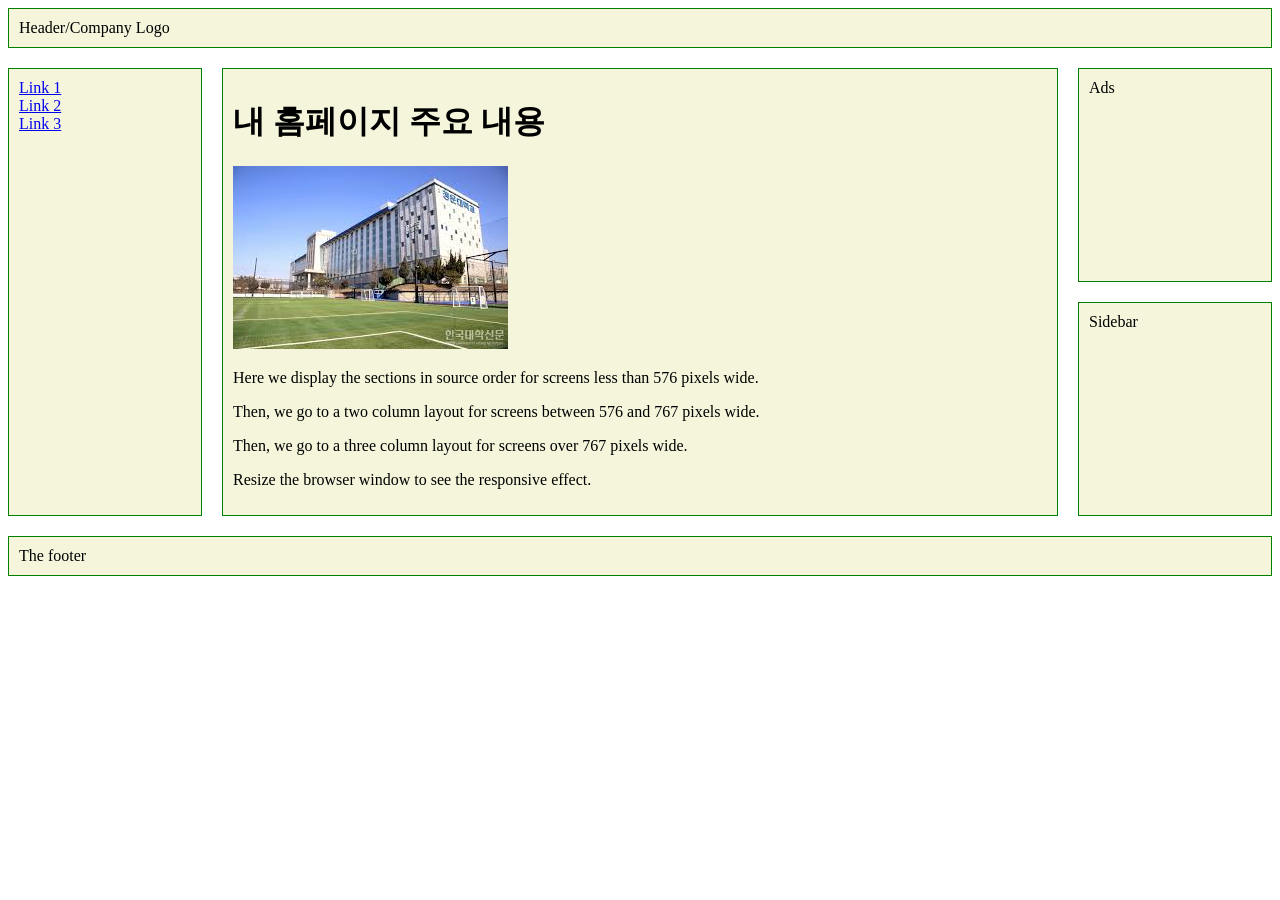
==== web/index.html @ c6d8743e "메인 홈페이지 업로드" ====
<!DOCTYPE html>
<html>
<head>
<title>Page Title</title>
<meta charset="UTF-8">
<meta name="viewport" content="width=device-width, initial-scale=1">
<style>
* {
  box-sizing: border-box;
}

.container {
  display: grid;
  grid-template-columns: repeat(12, [col-start] 1fr);
  gap: 20px;
}

nav ul {
  list-style: none;
  margin: 0;
  padding: 0;
}

/* Mobile first */
.container > * {
  border: 1px solid green;
  background-color: beige;
  padding: 10px;
  grid-column: col-start / span 12;
}

@media (min-width: 576px) {
  .sidebar {
    grid-column: col-start / span 3;
    grid-row: 3;
  }
  .ads {
    grid-column: col-start / span 3;
  }
  .content, .footer {
    grid-column: col-start 4 / span 9;
  }
  nav ul {
    display: flex;
    justify-content: space-between;
  }
}

@media (min-width: 768px) {
  .nav {
    grid-column: col-start / span 2;
    grid-row: 2 / 4;
  }
  .content {
    grid-column: col-start 3 / span 8;
    grid-row: 2 / 4;
  }
  .sidebar {
    grid-column: col-start 11 / span 2;
  }
  .ads {
    grid-column: col-start 11 / span 2;
  }
  .footer {
    grid-column: col-start / span 12;
  }
  nav ul {
    flex-direction: column;
  }
}
</style>
</head>
<body>

<div class="container">
  <header class="head">Header/Company Logo</header>
  <nav class="nav">
    <ul>
      <li><a href="#">Link 1</a></li>
      <li><a href="#">Link 2</a></li>
      <li><a href="#">Link 3</a></li>
    </ul>
  </nav>
  <div class="content">
    <h1>내 홈페이지 주요 내용</h1>
    <img src="./image/CWU.jpg" alt=""><br>
    <p>Here we display the sections in source order for screens less than 576 pixels wide.</p>
    <p>Then, we go to a two column layout for screens between 576 and 767 pixels wide.</p>
    <p>Then, we go to a three column layout for screens over 767 pixels wide.</p>
    <p>Resize the browser window to see the responsive effect.</p>
  </div>
  <div class="sidebar">Sidebar</div>
  <div class="ads">Ads</div>
  <footer class="footer">The footer</footer>
</div>

</body>
</html>
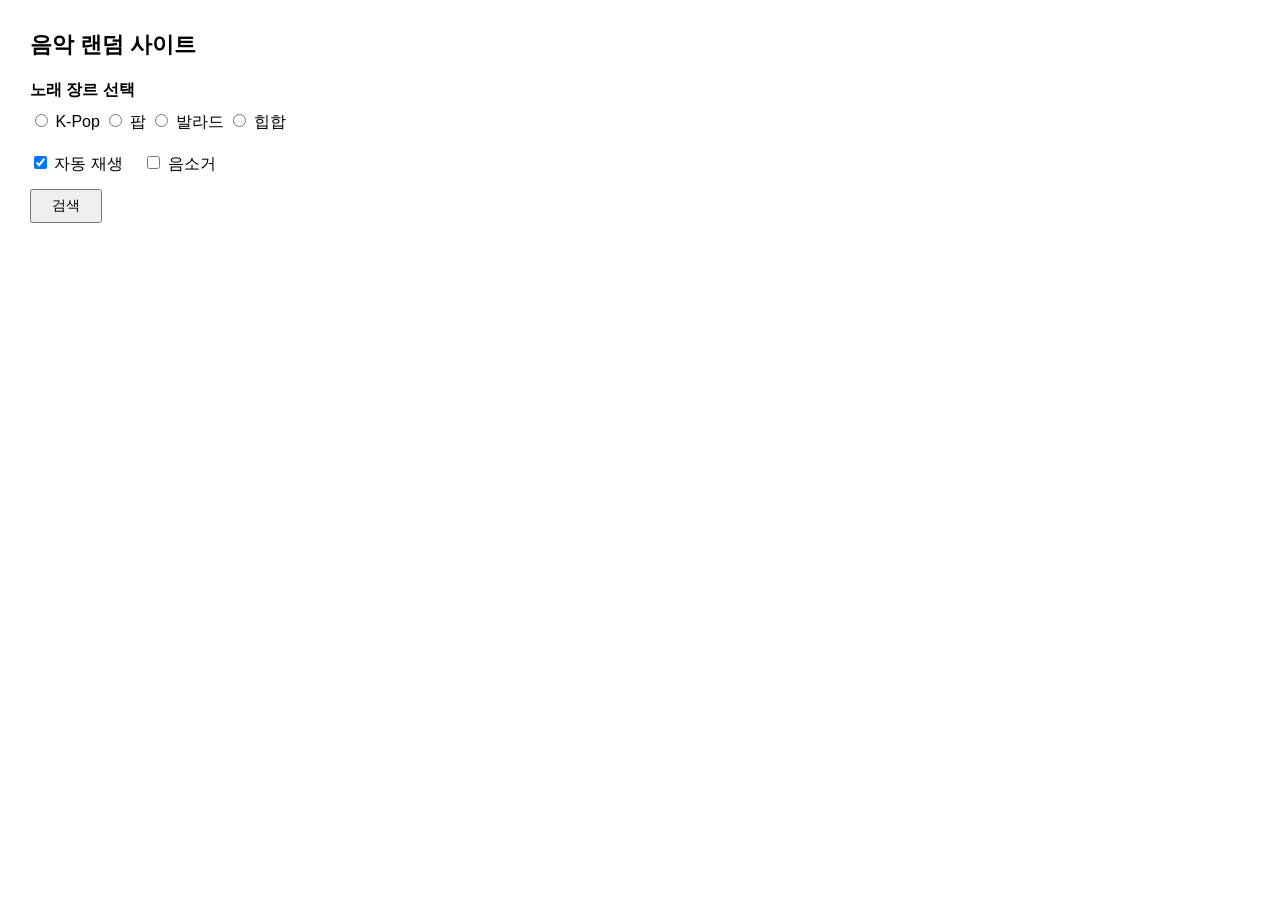
==== commit 792c0d25: "Add files via upload" ====
--- a/web/index.html
+++ b/web/index.html
@@ -1,100 +1,46 @@
 <!DOCTYPE html>
-<html>
+<html lang="ko">
 <head>
-<title>Page Title</title>
-<meta charset="UTF-8">
-<meta name="viewport" content="width=device-width, initial-scale=1">
-<style>
-* {
-  box-sizing: border-box;
-}
-
-.container {
-  display: grid;
-  grid-template-columns: repeat(12, [col-start] 1fr);
-  gap: 20px;
-}
-
-nav ul {
-  list-style: none;
-  margin: 0;
-  padding: 0;
-}
-
-/* Mobile first */
-.container > * {
-  border: 1px solid green;
-  background-color: beige;
-  padding: 10px;
-  grid-column: col-start / span 12;
-}
-
-@media (min-width: 576px) {
-  .sidebar {
-    grid-column: col-start / span 3;
-    grid-row: 3;
-  }
-  .ads {
-    grid-column: col-start / span 3;
-  }
-  .content, .footer {
-    grid-column: col-start 4 / span 9;
-  }
-  nav ul {
-    display: flex;
-    justify-content: space-between;
-  }
-}
-
-@media (min-width: 768px) {
-  .nav {
-    grid-column: col-start / span 2;
-    grid-row: 2 / 4;
-  }
-  .content {
-    grid-column: col-start 3 / span 8;
-    grid-row: 2 / 4;
-  }
-  .sidebar {
-    grid-column: col-start 11 / span 2;
-  }
-  .ads {
-    grid-column: col-start 11 / span 2;
-  }
-  .footer {
-    grid-column: col-start / span 12;
-  }
-  nav ul {
-    flex-direction: column;
-  }
-}
-</style>
+  <meta charset="UTF-8" />
+  <title>음악 랜덤 사이트</title>
+  <link rel="stylesheet" href="./style.css" />
 </head>
 <body>
 
-<div class="container">
-  <header class="head">Header/Company Logo</header>
-  <nav class="nav">
-    <ul>
-      <li><a href="#">Link 1</a></li>
-      <li><a href="#">Link 2</a></li>
-      <li><a href="#">Link 3</a></li>
-    </ul>
-  </nav>
-  <div class="content">
-    <h1>내 홈페이지 주요 내용</h1>
-    <img src="./image/CWU.jpg" alt=""><br>
-    <p>Here we display the sections in source order for screens less than 576 pixels wide.</p>
-    <p>Then, we go to a two column layout for screens between 576 and 767 pixels wide.</p>
-    <p>Then, we go to a three column layout for screens over 767 pixels wide.</p>
-    <p>Resize the browser window to see the responsive effect.</p>
+  <h1>음악 랜덤 사이트</h1>
+
+  <!-- 장르 선택 -->
+  <div class="section">
+    <h2>노래 장르 선택</h2>
+    <input type="radio" name="genre" value="K-Pop"> K-Pop
+    <input type="radio" name="genre" value="팝"> 팝
+    <input type="radio" name="genre" value="발라드"> 발라드
+    <input type="radio" name="genre" value="힙합"> 힙합
   </div>
-  <div class="sidebar">Sidebar</div>
-  <div class="ads">Ads</div>
-  <footer class="footer">The footer</footer>
-</div>
 
+  <!-- 자동재생 / 음소거 옵션 -->
+  <div class="options">
+    <label><input type="checkbox" id="autoplay" checked> 자동 재생</label>
+    <label><input type="checkbox" id="mute"> 음소거</label>
+  </div>
+
+  <!-- 검색 버튼 -->
+  <button id="searchBtn">검색</button>
+
+  <!-- 유튜브 창 + 하이퍼링크 -->
+  <div id="playerArea" style="display:none;">
+    <iframe
+      id="ytFrame"
+      width="600"
+      height="350"
+      src=""
+      allow="autoplay; encrypted-media"
+      allowfullscreen>
+    </iframe>
+    <div id="linkArea">
+      <a id="ytLink" href="#" target="_blank">유튜브에서 자세히 보기 (새 창)</a>
+    </div>
+  </div>
+  
 </body>
 </html>
-
-
--- a/web/style.css
+++ b/web/style.css
@@ -0,0 +1,63 @@
+body 
+{
+  font-family: 굴림, Arial, sans-serif;
+  margin: 30px;
+  background: #fff;
+}
+
+h1 
+{
+  font-size: 22px;
+  margin-bottom: 20px;
+}
+
+h2 
+{
+  font-size: 16px;
+  margin-bottom: 10px;
+}
+
+.section 
+{
+  margin-bottom: 20px;
+}
+
+.section label 
+{
+  display: block;
+  margin-bottom: 6px;
+}
+
+.options 
+{
+  margin-bottom: 14px;
+}
+
+.options label 
+{
+  display: inline-block;
+  margin-right: 16px;
+}
+
+#searchBtn 
+{
+  padding: 6px 20px;
+  font-size: 14px;
+  cursor: pointer;
+}
+
+#playerArea 
+{
+  margin-top: 24px;
+}
+
+#playerArea iframe 
+{
+  display: block;
+  margin-bottom: 10px;
+}
+
+#linkArea 
+{
+  margin-top: 8px;
+}
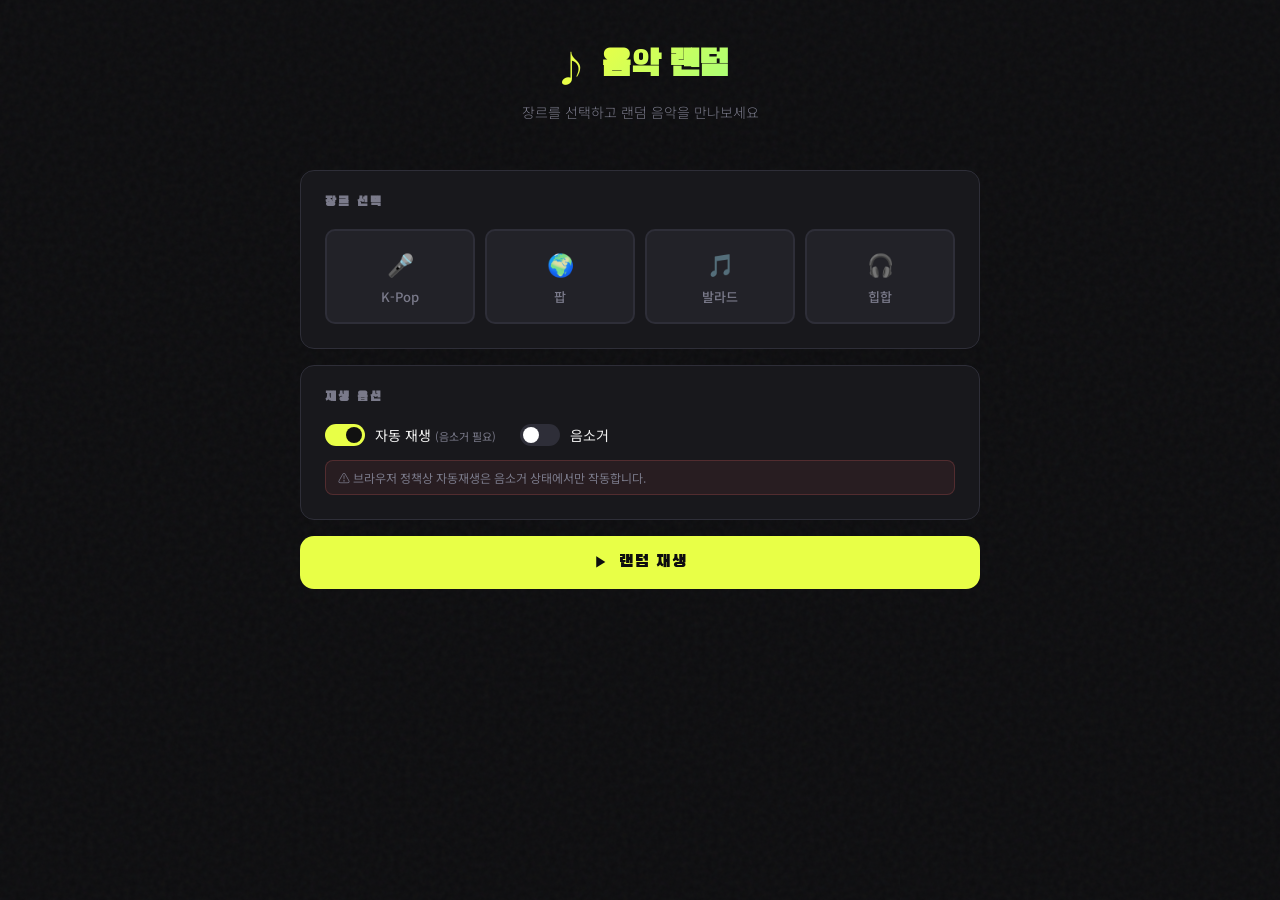
==== commit fb0c52a7: "Add files via upload" ====
--- a/web/index.html
+++ b/web/index.html
@@ -1,46 +1,109 @@
-<!DOCTYPE html>
-<html lang="ko">
-<head>
-  <meta charset="UTF-8" />
-  <title>음악 랜덤 사이트</title>
-  <link rel="stylesheet" href="./style.css" />
-</head>
-<body>
-
-  <h1>음악 랜덤 사이트</h1>
-
-  <!-- 장르 선택 -->
-  <div class="section">
-    <h2>노래 장르 선택</h2>
-    <input type="radio" name="genre" value="K-Pop"> K-Pop
-    <input type="radio" name="genre" value="팝"> 팝
-    <input type="radio" name="genre" value="발라드"> 발라드
-    <input type="radio" name="genre" value="힙합"> 힙합
-  </div>
-
-  <!-- 자동재생 / 음소거 옵션 -->
-  <div class="options">
-    <label><input type="checkbox" id="autoplay" checked> 자동 재생</label>
-    <label><input type="checkbox" id="mute"> 음소거</label>
-  </div>
-
-  <!-- 검색 버튼 -->
-  <button id="searchBtn">검색</button>
-
-  <!-- 유튜브 창 + 하이퍼링크 -->
-  <div id="playerArea" style="display:none;">
-    <iframe
-      id="ytFrame"
-      width="600"
-      height="350"
-      src=""
-      allow="autoplay; encrypted-media"
-      allowfullscreen>
-    </iframe>
-    <div id="linkArea">
-      <a id="ytLink" href="#" target="_blank">유튜브에서 자세히 보기 (새 창)</a>
-    </div>
-  </div>
-  
-</body>
-</html>
+<!DOCTYPE html>
+<html lang="ko">
+<head>
+  <meta charset="UTF-8" />
+  <meta name="viewport" content="width=device-width, initial-scale=1.0" />
+  <title>음악 랜덤 사이트</title>
+  <link rel="preconnect" href="https://fonts.googleapis.com">
+  <link rel="preconnect" href="https://fonts.gstatic.com" crossorigin>
+  <link href="https://fonts.googleapis.com/css2?family=Black+Han+Sans&family=Noto+Sans+KR:wght@300;400;500&display=swap" rel="stylesheet">
+  <link rel="stylesheet" href="style.css" />
+</head>
+<body>
+
+  <div class="bg-noise"></div>
+
+  <div class="container">
+    <header>
+      <div class="logo-area">
+        <span class="logo-icon">♪</span>
+        <h1>음악 랜덤</h1>
+      </div>
+      <p class="subtitle">장르를 선택하고 랜덤 음악을 만나보세요</p>
+    </header>
+
+    <main>
+      <!-- 장르 선택 -->
+      <section class="section">
+        <h2 class="section-title">장르 선택</h2>
+        <div class="genre-grid">
+          <label class="genre-card">
+            <input type="radio" name="genre" value="K-Pop" />
+            <span class="genre-label">
+              <span class="genre-emoji">🎤</span>
+              <span>K-Pop</span>
+            </span>
+          </label>
+          <label class="genre-card">
+            <input type="radio" name="genre" value="팝" />
+            <span class="genre-label">
+              <span class="genre-emoji">🌍</span>
+              <span>팝</span>
+            </span>
+          </label>
+          <label class="genre-card">
+            <input type="radio" name="genre" value="발라드" />
+            <span class="genre-label">
+              <span class="genre-emoji">🎵</span>
+              <span>발라드</span>
+            </span>
+          </label>
+          <label class="genre-card">
+            <input type="radio" name="genre" value="힙합" />
+            <span class="genre-label">
+              <span class="genre-emoji">🎧</span>
+              <span>힙합</span>
+            </span>
+          </label>
+        </div>
+      </section>
+
+      <!-- 옵션 -->
+      <section class="section">
+        <h2 class="section-title">재생 옵션</h2>
+        <div class="options-row">
+          <label class="toggle-label">
+            <input type="checkbox" id="autoplay" checked />
+            <span class="toggle-track"></span>
+            <span class="toggle-text">자동 재생 <small>(음소거 필요)</small></span>
+          </label>
+          <label class="toggle-label">
+            <input type="checkbox" id="mute" />
+            <span class="toggle-track"></span>
+            <span class="toggle-text">음소거</span>
+          </label>
+        </div>
+        <p class="notice">⚠ 브라우저 정책상 자동재생은 음소거 상태에서만 작동합니다.</p>
+      </section>
+
+      <!-- 검색 버튼 -->
+      <button id="searchBtn">
+        <span class="btn-icon">▶</span>
+        <span>랜덤 재생</span>
+      </button>
+
+      <!-- 플레이어 영역 -->
+      <div id="playerArea">
+        <div class="player-header">
+          <span id="nowPlaying">재생 중...</span>
+        </div>
+        <div class="iframe-wrap">
+          <iframe
+            id="ytFrame"
+            width="100%"
+            height="360"
+            src=""
+            allow="autoplay; encrypted-media; fullscreen"
+            allowfullscreen>
+          </iframe>
+        </div>
+        <div id="linkArea">
+          <a id="ytLink" href="#" target="_blank">↗ 유튜브에서 보기</a>
+        </div>
+      </div>
+    </main>
+  </div>
+
+  <script src="script.js"></script>
+</body>
+</html>
--- a/web/style.css
+++ b/web/style.css
@@ -1,63 +1,368 @@
-body 
-{
-  font-family: 굴림, Arial, sans-serif;
-  margin: 30px;
+/* ===========================
+   CSS Variables & Reset
+=========================== */
+:root {
+  --bg: #0d0d0f;
+  --surface: #18181c;
+  --surface2: #222228;
+  --border: #2e2e38;
+  --accent: #e8ff47;
+  --accent2: #ff6b6b;
+  --text: #f0f0f0;
+  --text-muted: #7a7a8a;
+  --radius: 14px;
+  --transition: 0.22s cubic-bezier(0.4, 0, 0.2, 1);
+}
+
+*, *::before, *::after {
+  box-sizing: border-box;
+  margin: 0;
+  padding: 0;
+}
+
+/* ===========================
+   Base
+=========================== */
+body {
+  font-family: 'Noto Sans KR', sans-serif;
+  background: var(--bg);
+  color: var(--text);
+  min-height: 100vh;
+  padding: 40px 16px 80px;
+  position: relative;
+  overflow-x: hidden;
+}
+
+.bg-noise {
+  position: fixed;
+  inset: 0;
+  background-image: url("data:image/svg+xml,%3Csvg viewBox='0 0 200 200' xmlns='http://www.w3.org/2000/svg'%3E%3Cfilter id='n'%3E%3CfeTurbulence type='fractalNoise' baseFrequency='0.75' numOctaves='4' stitchTiles='stitch'/%3E%3C/filter%3E%3Crect width='100%25' height='100%25' filter='url(%23n)' opacity='0.04'/%3E%3C/svg%3E");
+  pointer-events: none;
+  z-index: 0;
+}
+
+.container {
+  position: relative;
+  z-index: 1;
+  max-width: 680px;
+  margin: 0 auto;
+}
+
+/* ===========================
+   Header
+=========================== */
+header {
+  text-align: center;
+  margin-bottom: 48px;
+  animation: fadeDown 0.6s ease both;
+}
+
+.logo-area {
+  display: flex;
+  align-items: center;
+  justify-content: center;
+  gap: 12px;
+  margin-bottom: 10px;
+}
+
+.logo-icon {
+  font-size: 36px;
+  color: var(--accent);
+  animation: pulse 2.4s ease-in-out infinite;
+}
+
+h1 {
+  font-family: 'Black Han Sans', sans-serif;
+  font-size: 36px;
+  letter-spacing: -1px;
+  background: linear-gradient(135deg, var(--accent) 0%, #a8ff78 100%);
+  -webkit-background-clip: text;
+  -webkit-text-fill-color: transparent;
+  background-clip: text;
+}
+
+.subtitle {
+  color: var(--text-muted);
+  font-size: 14px;
+  font-weight: 300;
+}
+
+/* ===========================
+   Sections
+=========================== */
+.section {
+  background: var(--surface);
+  border: 1px solid var(--border);
+  border-radius: var(--radius);
+  padding: 24px;
+  margin-bottom: 16px;
+  animation: fadeUp 0.5s ease both;
+}
+
+.section:nth-child(2) { animation-delay: 0.1s; }
+
+.section-title {
+  font-family: 'Black Han Sans', sans-serif;
+  font-size: 13px;
+  letter-spacing: 2px;
+  color: var(--text-muted);
+  text-transform: uppercase;
+  margin-bottom: 18px;
+}
+
+/* ===========================
+   Genre Cards
+=========================== */
+.genre-grid {
+  display: grid;
+  grid-template-columns: repeat(4, 1fr);
+  gap: 10px;
+}
+
+.genre-card {
+  cursor: pointer;
+}
+
+.genre-card input[type="radio"] {
+  display: none;
+}
+
+.genre-label {
+  display: flex;
+  flex-direction: column;
+  align-items: center;
+  gap: 8px;
+  padding: 16px 8px;
+  background: var(--surface2);
+  border: 2px solid var(--border);
+  border-radius: 10px;
+  font-size: 13px;
+  font-weight: 500;
+  color: var(--text-muted);
+  transition: var(--transition);
+  user-select: none;
+}
+
+.genre-emoji {
+  font-size: 22px;
+}
+
+.genre-card:hover .genre-label {
+  border-color: var(--accent);
+  color: var(--text);
+  background: #1e1e24;
+}
+
+.genre-card input[type="radio"]:checked + .genre-label {
+  border-color: var(--accent);
+  background: rgba(232, 255, 71, 0.08);
+  color: var(--accent);
+  box-shadow: 0 0 0 1px var(--accent), 0 0 20px rgba(232, 255, 71, 0.1);
+}
+
+/* ===========================
+   Toggle Options
+=========================== */
+.options-row {
+  display: flex;
+  gap: 24px;
+  flex-wrap: wrap;
+  margin-bottom: 14px;
+}
+
+.toggle-label {
+  display: flex;
+  align-items: center;
+  gap: 10px;
+  cursor: pointer;
+}
+
+.toggle-label input[type="checkbox"] {
+  display: none;
+}
+
+.toggle-track {
+  width: 40px;
+  height: 22px;
+  background: var(--border);
+  border-radius: 99px;
+  position: relative;
+  transition: var(--transition);
+  flex-shrink: 0;
+}
+
+.toggle-track::after {
+  content: '';
+  position: absolute;
+  width: 16px;
+  height: 16px;
   background: #fff;
-}
-
-h1 
-{
-  font-size: 22px;
-  margin-bottom: 20px;
-}
-
-h2 
-{
-  font-size: 16px;
-  margin-bottom: 10px;
-}
-
-.section 
-{
-  margin-bottom: 20px;
-}
-
-.section label 
-{
+  border-radius: 50%;
+  top: 3px;
+  left: 3px;
+  transition: var(--transition);
+}
+
+.toggle-label input:checked + .toggle-track {
+  background: var(--accent);
+}
+
+.toggle-label input:checked + .toggle-track::after {
+  left: 21px;
+  background: #111;
+}
+
+.toggle-text {
+  font-size: 14px;
+  color: var(--text);
+}
+
+.toggle-text small {
+  color: var(--text-muted);
+  font-size: 11px;
+}
+
+.notice {
+  font-size: 12px;
+  color: var(--text-muted);
+  background: rgba(255, 107, 107, 0.07);
+  border: 1px solid rgba(255, 107, 107, 0.2);
+  border-radius: 8px;
+  padding: 8px 12px;
+}
+
+/* ===========================
+   Search Button
+=========================== */
+#searchBtn {
+  display: flex;
+  align-items: center;
+  justify-content: center;
+  gap: 10px;
+  width: 100%;
+  padding: 16px;
+  font-family: 'Black Han Sans', sans-serif;
+  font-size: 17px;
+  letter-spacing: 1px;
+  background: var(--accent);
+  color: #0d0d0f;
+  border: none;
+  border-radius: var(--radius);
+  cursor: pointer;
+  transition: var(--transition);
+  animation: fadeUp 0.5s 0.2s ease both;
+  margin-bottom: 24px;
+}
+
+#searchBtn:hover {
+  background: #d4eb00;
+  transform: translateY(-2px);
+  box-shadow: 0 8px 32px rgba(232, 255, 71, 0.25);
+}
+
+#searchBtn:active {
+  transform: translateY(0);
+}
+
+.btn-icon {
+  font-size: 14px;
+}
+
+/* ===========================
+   Player Area
+=========================== */
+#playerArea {
+  display: none;
+  background: var(--surface);
+  border: 1px solid var(--border);
+  border-radius: var(--radius);
+  overflow: hidden;
+  animation: fadeUp 0.4s ease both;
+}
+
+#playerArea.visible {
   display: block;
-  margin-bottom: 6px;
-}
-
-.options 
-{
-  margin-bottom: 14px;
-}
-
-.options label 
-{
-  display: inline-block;
-  margin-right: 16px;
-}
-
-#searchBtn 
-{
-  padding: 6px 20px;
-  font-size: 14px;
-  cursor: pointer;
-}
-
-#playerArea 
-{
-  margin-top: 24px;
-}
-
-#playerArea iframe 
-{
+}
+
+.player-header {
+  padding: 14px 20px;
+  border-bottom: 1px solid var(--border);
+  font-size: 13px;
+  color: var(--text-muted);
+  display: flex;
+  align-items: center;
+  gap: 8px;
+}
+
+.player-header::before {
+  content: '●';
+  color: var(--accent);
+  animation: pulse 1.5s ease-in-out infinite;
+}
+
+#nowPlaying {
+  white-space: nowrap;
+  overflow: hidden;
+  text-overflow: ellipsis;
+}
+
+.iframe-wrap {
+  width: 100%;
+  aspect-ratio: 16/9;
+  background: #000;
+}
+
+.iframe-wrap iframe {
+  width: 100%;
+  height: 100%;
   display: block;
-  margin-bottom: 10px;
-}
-
-#linkArea 
-{
-  margin-top: 8px;
-}
+  border: none;
+}
+
+#linkArea {
+  padding: 12px 20px;
+  border-top: 1px solid var(--border);
+}
+
+#ytLink {
+  color: var(--accent);
+  text-decoration: none;
+  font-size: 13px;
+  font-weight: 500;
+  transition: var(--transition);
+}
+
+#ytLink:hover {
+  color: #fff;
+}
+
+/* ===========================
+   Animations
+=========================== */
+@keyframes fadeDown {
+  from { opacity: 0; transform: translateY(-20px); }
+  to   { opacity: 1; transform: translateY(0); }
+}
+
+@keyframes fadeUp {
+  from { opacity: 0; transform: translateY(20px); }
+  to   { opacity: 1; transform: translateY(0); }
+}
+
+@keyframes pulse {
+  0%, 100% { opacity: 1; }
+  50%       { opacity: 0.4; }
+}
+
+/* ===========================
+   Responsive
+=========================== */
+@media (max-width: 480px) {
+  .genre-grid {
+    grid-template-columns: repeat(2, 1fr);
+  }
+
+  h1 {
+    font-size: 28px;
+  }
+}
